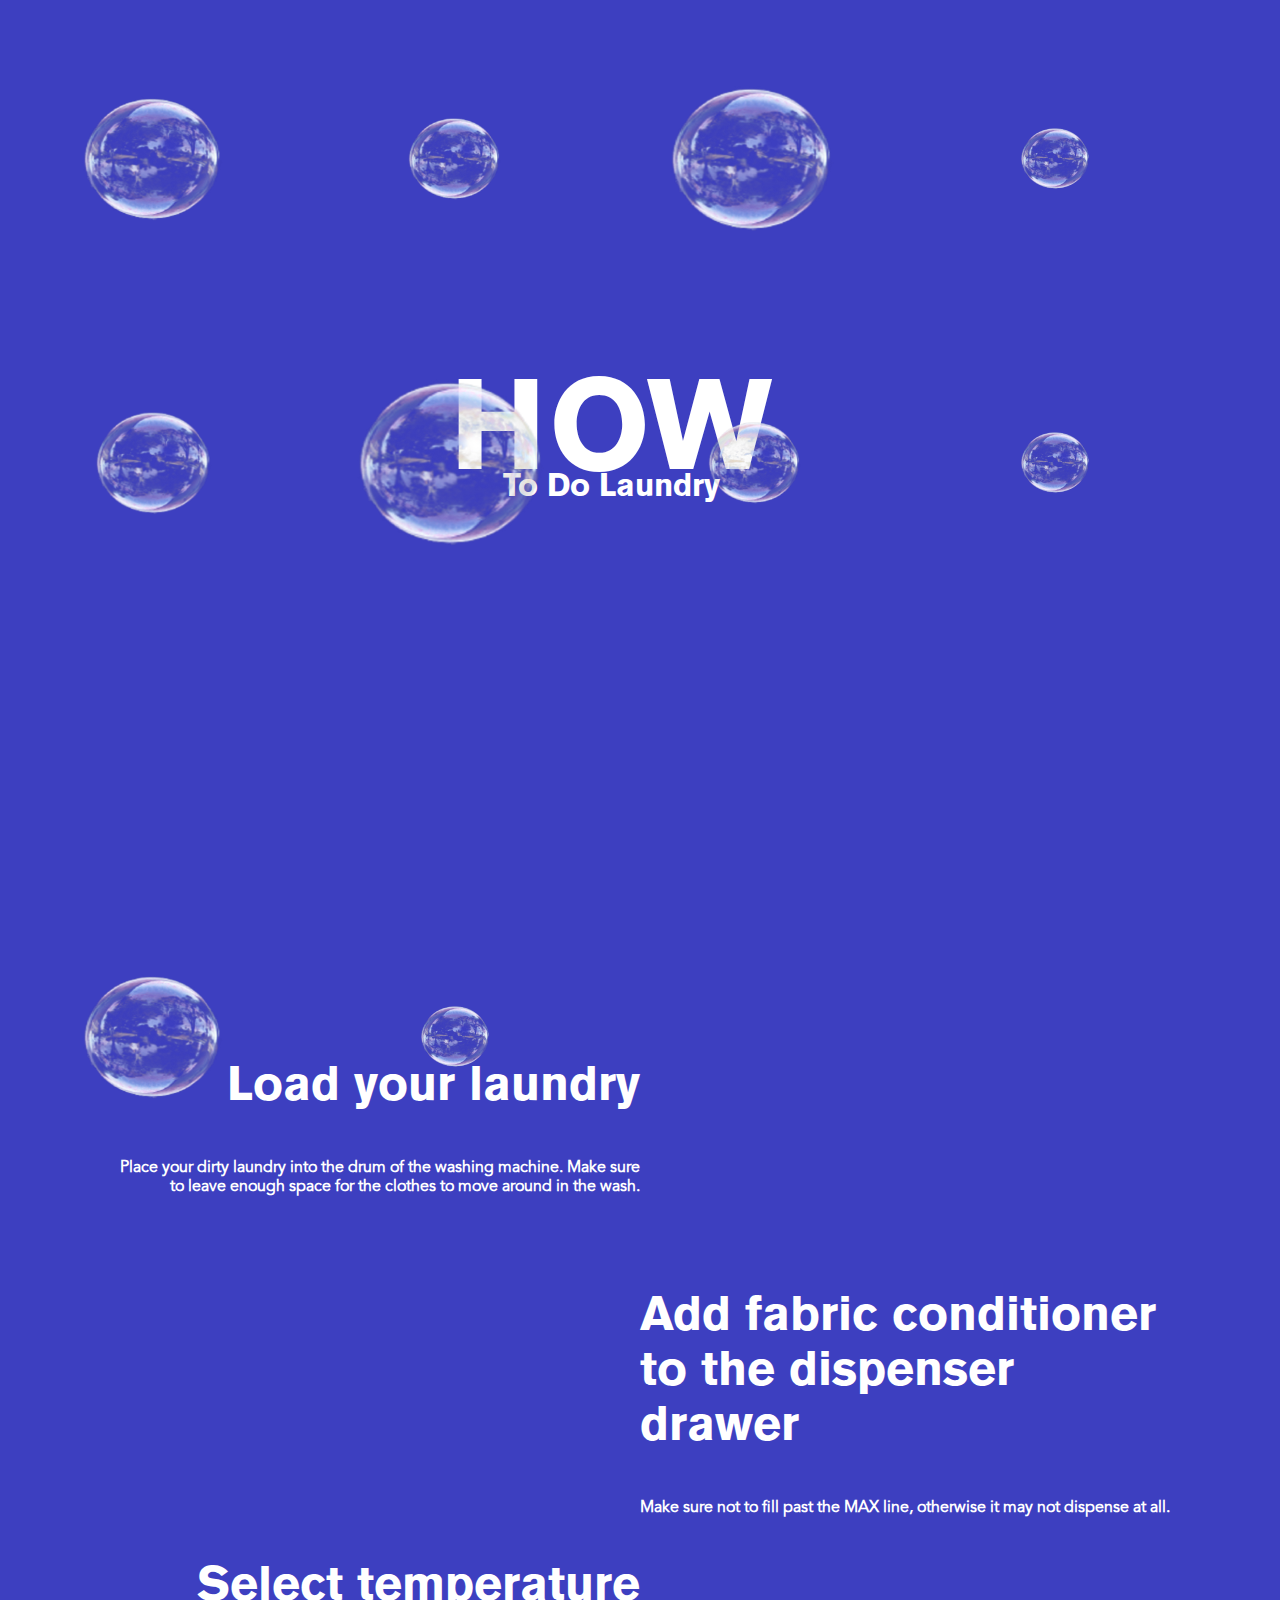
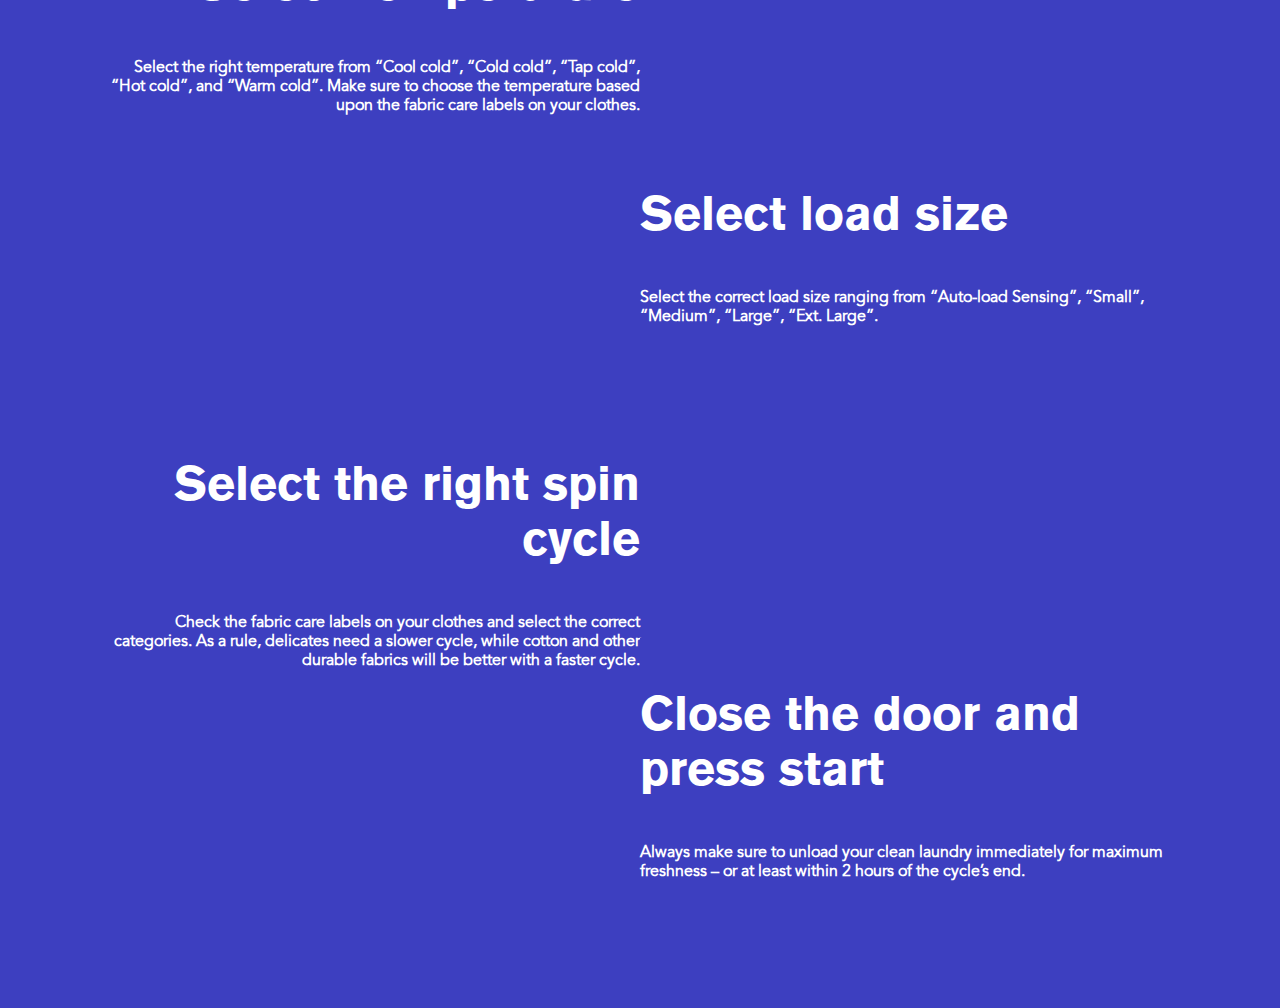
==== studio/02/index.html @ 4c8c3d4e "New Core Interaction" ====
<!DOCTYPE html>
<html lang="en">
<head>
    <title>How to do Laundry?</title>
    <script src="js/inview.min.js"></script>
    <script src="js/main.js"></script>
    <link rel="stylesheet" href="css/style.css">
</head>
<body>
    <!-- <img src="assets/bubble.png" width="100px" height="100px" class="bubble"> -->
    <div id="firstcontainer">
    <div id="title">
        <h1>HOW</h1>
        <h2>To Do Laundry</h2>
    </div>
    </div>
    <div class="bodytext">
    <div class="steps-1">
        <h3>Load your laundry</h3>
        <img src="assets/step-1.jpg" width="200" height="200" id="popup">
        <h4>Place your dirty laundry into the drum of the washing machine. Make sure to leave enough space for the clothes to move around in the wash.</h4>
    </div>
    <div class="steps-2">
        <h3>Add fabric conditioner to the dispenser drawer</h3>
        <h4>Make sure not to fill past the MAX line, otherwise it may not dispense at all.</h4>
    </div>
    <div class="steps-1">
        <h3>Select temperature</h3>
        <h4>Select the right temperature from “Cool cold”, “Cold cold”, “Tap cold”, “Hot cold”, and “Warm cold”. Make sure to choose the temperature based upon the fabric care labels on your clothes.</h4>
    </div>
    <div class="steps-2">
        <h3>Select load size</h3>
        <h4>Select the correct load size ranging from “Auto-load Sensing”, “Small”, “Medium”, “Large”, “Ext. Large”.</h4>
    </div>
    <div class="steps-1">
        <h3>Select the right spin cycle</h3>
        <h4>Check the fabric care labels on your clothes and select the correct categories. As a rule, delicates need a slower cycle, while cotton and other durable fabrics will be better with a faster cycle. </h4>
    </div>
    <div class="steps-2">
        <h3>Close the door and press start</h3>
        <h4>Always make sure to unload your clean laundry immediately for maximum freshness – or at least within 2 hours of the cycle’s end.</h4>
    </div>
    </div>
</body>
<script src="js/main.js"></script>
</html>
---- studio/02/css/style.css ----
html{
    scroll-behavior: smooth;
}

@font-face {
    font-family: "Akzidenz";
    src: url("../assets/akzidenz.otf") format("opentype");
}

@font-face {
font-family: "Avenir";
src: url("../assets/avenir.otf") format("opentype");
}

.bodytext{
    display:grid;
    grid-template-columns: 25% 25% 25% 25%;
    grid-template-rows: 500px 500px 500px;
    margin: 100px;
}
/* div:nth-child(even){
    background-color: antiquewhite;
} */
*{
    background-color: rgb(61, 63, 192);
    color:white;
}
body{
    font-family: "Akzidenz";
}
#title{
    grid-column-start: 1;
    grid-column-end: 5;
    position: absolute;
    top: 50%;
    left: 50%;
    margin-top: -100px;
    margin-left: -190px;
}
h1{
    font-size: 8em;
    margin: 0px;
    display: flex;
    justify-content: center;
    margin-block-end: -0.26em;
}
h2{
    font-size: 2em;
    margin: 0px;
    display: flex;
    justify-content: center;
}
.steps-1{
    grid-column-start: 1;
    grid-column-end: 3;
    text-align: right;
}
.steps-2{
    grid-column-start: 3;
    grid-column-end: 5;
    margin-top: 230px;
    grid-template-columns: 50% 50%;
}
h3{
    font-size: 3em;
    transition: color 2s ease-in-out;
}
h4{
    font-family: "Avenir";
    grid-column-start: 1;
    grid-column-end: 2;
    transition: color 2s ease-in-out;
}
#firstcontainer{
    width: 100vw;
    height: 100vh;
}

#popup{
    display:none;
}
.steps-1:hover #popup{
    position:absolute;
    display:block;
    margin-left: 750px;
    margin-top: -90px;
}
 /*mobile layout*/
 @media not all and (hover), (max-width: 700px) {
     h3{
         font-size: 2.5em;
     }
     h4{
         font-size: 0.7em;
     }
    .steps-1{
        grid-column-start: 1;
        grid-column-end: 4;
        text-align: left;
    }
    .steps-2{
        margin-top: 10px;
        grid-column-start: 2;
        grid-column-end: 5;
 }
 }


/* KEYFRAMES */

@keyframes animateBubble {
    0% {
        margin-top: 1000px;
    }
    100% {
        margin-top: -100%;
    }
}

@keyframes sideWays { 
    0% { 
        margin-left:0px;
    }
    100% { 
        margin-left:50px;
    }
}

/* ANIMATIONS */

.x1 {
	animation: animateBubble 25s linear infinite, sideWays 2s ease-in-out infinite alternate;
	
	left: -5%;
	top: 5%;
	
	transform: scale(0.6);
}

.x2 {
	animation: animateBubble 20s linear infinite, sideWays 4s ease-in-out infinite alternate;
	
	left: 5%;
	top: 80%;
	transform: scale(0.4);
}

.x3 {
	animation: animateBubble 28s linear infinite, sideWays 2s ease-in-out infinite alternate;
	
	left: 10%;
	top: 40%;
	
	transform: scale(0.7);
}

.x4 {

	animation: animateBubble 22s linear infinite, sideWays 3s ease-in-out infinite alternate;
	
	left: 20%;
	top: 0;
	transform: scale(0.3);
}

.x5 {
	animation: animateBubble 29s linear infinite, sideWays 4s ease-in-out infinite alternate;
	
	left: 30%;
	top: 50%;
	
	transform: scale(0.5);
}

.x6 {

	animation: animateBubble 21s linear infinite, sideWays 2s ease-in-out infinite alternate;
	left: 50%;
	top: 0;
	transform: scale(0.8);
}

.x7 {
	animation: animateBubble 20s linear infinite, sideWays 2s ease-in-out infinite alternate;
	left: 65%;
	top: 70%;
	transform: scale(0.4);
}

.x8 {

	animation: animateBubble 22s linear infinite, sideWays 3s ease-in-out infinite alternate;
	
	left: 80%;
	top: 10%;
	transform: scale(0.3);
}

.x9 {
	animation: animateBubble 29s linear infinite, sideWays 4s ease-in-out infinite alternate;
	left: 20vw;
	top: 50vh;
	transform: scale(0.6);
}

.x10 {
	animation: animateBubble 26s linear infinite, sideWays 2s, ease-in-out, infinite, alternate;	
	left: 80%;
	margin-top: 30vh;
	transform: scale(0.3);
}
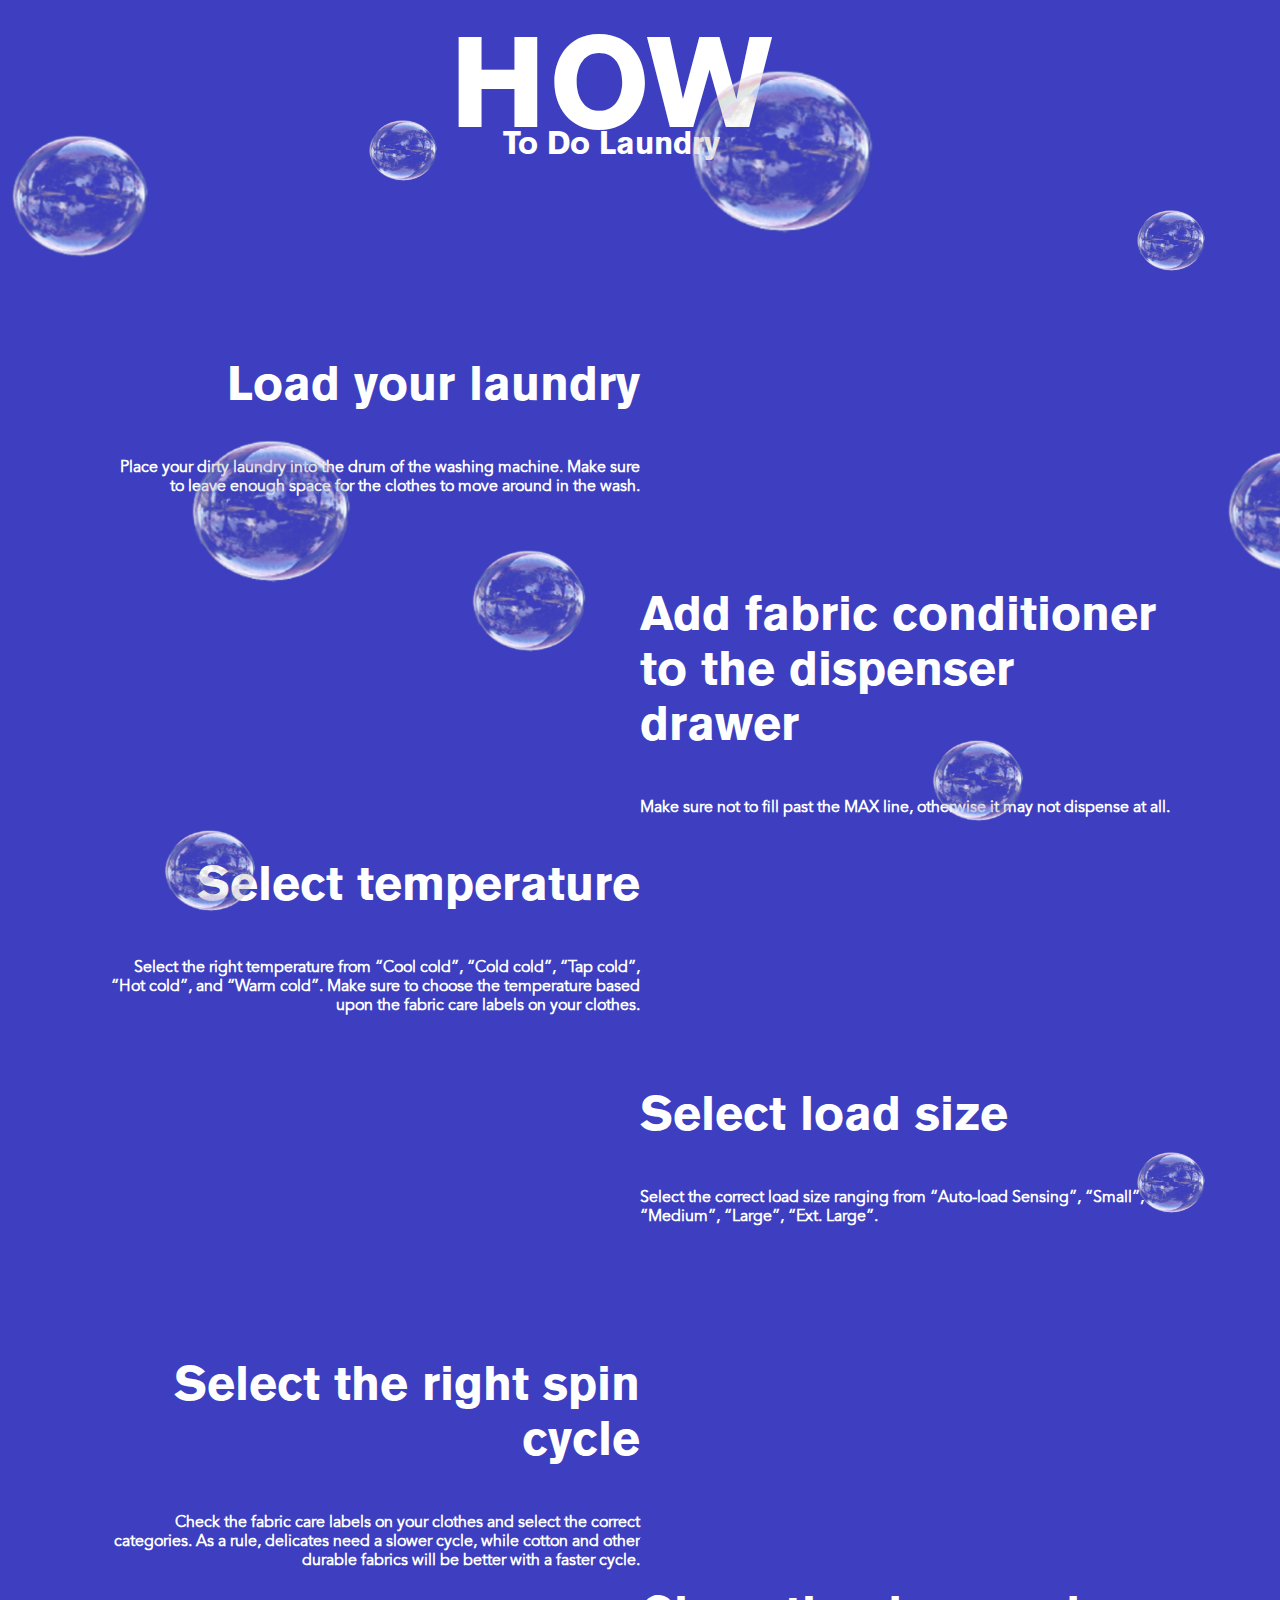
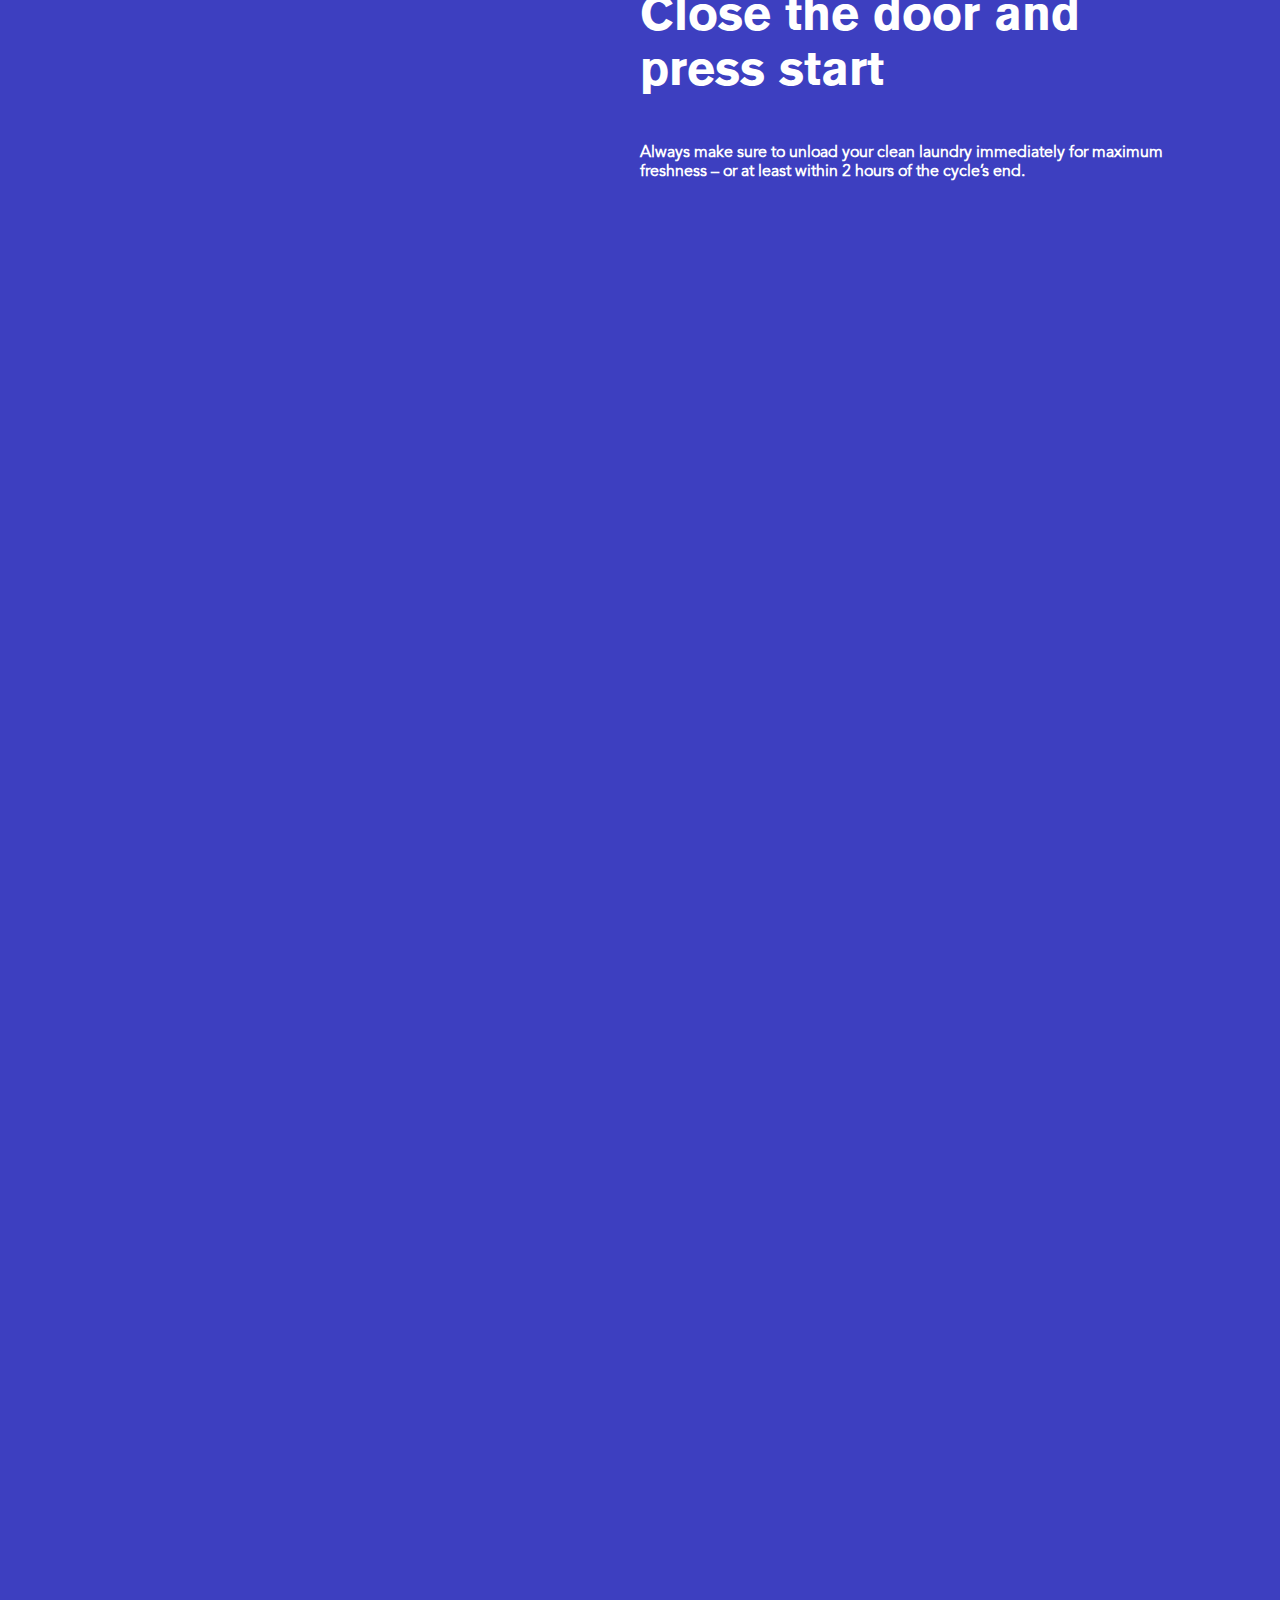
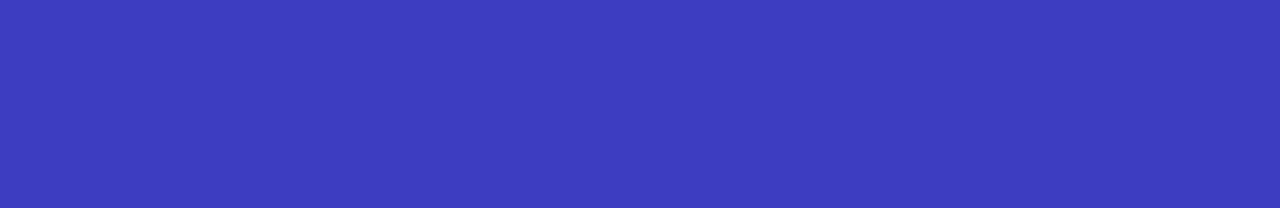
==== commit 1ca4efba: "Add bubbles" ====
--- a/studio/02/index.html
+++ b/studio/02/index.html
@@ -17,7 +17,6 @@
     <div class="bodytext">
     <div class="steps-1">
         <h3>Load your laundry</h3>
-        <img src="assets/step-1.jpg" width="200" height="200" id="popup">
         <h4>Place your dirty laundry into the drum of the washing machine. Make sure to leave enough space for the clothes to move around in the wash.</h4>
     </div>
     <div class="steps-2">
--- a/studio/02/css/style.css
+++ b/studio/02/css/style.css
@@ -15,7 +15,7 @@
 .bodytext{
     display:grid;
     grid-template-columns: 25% 25% 25% 25%;
-    grid-template-rows: 500px 500px 500px;
+    grid-template-rows: 500px 500px 500px 500px 500px 500px;
     margin: 100px;
 }
 /* div:nth-child(even){
@@ -32,15 +32,13 @@
     grid-column-start: 1;
     grid-column-end: 5;
     position: absolute;
-    top: 50%;
     left: 50%;
-    margin-top: -100px;
+    margin-top: 0px;
     margin-left: -190px;
 }
 h1{
     font-size: 8em;
     margin: 0px;
-    display: flex;
     justify-content: center;
     margin-block-end: -0.26em;
 }
@@ -73,17 +71,9 @@
 }
 #firstcontainer{
     width: 100vw;
-    height: 100vh;
-}
-
-#popup{
-    display:none;
-}
-.steps-1:hover #popup{
-    position:absolute;
-    display:block;
-    margin-left: 750px;
-    margin-top: -90px;
+    height: 200px;
+    
+
 }
  /*mobile layout*/
  @media not all and (hover), (max-width: 700px) {
@@ -99,7 +89,7 @@
         text-align: left;
     }
     .steps-2{
-        margin-top: 10px;
+        margin-top: 0px;
         grid-column-start: 2;
         grid-column-end: 5;
  }
@@ -133,7 +123,7 @@
 	
 	left: -5%;
 	top: 5%;
-	
+	position: fixed;
 	transform: scale(0.6);
 }
 
@@ -141,7 +131,8 @@
 	animation: animateBubble 20s linear infinite, sideWays 4s ease-in-out infinite alternate;
 	
 	left: 5%;
-	top: 80%;
+    top: 80%;
+    position: fixed;
 	transform: scale(0.4);
 }
 
@@ -150,7 +141,7 @@
 	
 	left: 10%;
 	top: 40%;
-	
+	position: fixed;
 	transform: scale(0.7);
 }
 
@@ -159,7 +150,8 @@
 	animation: animateBubble 22s linear infinite, sideWays 3s ease-in-out infinite alternate;
 	
 	left: 20%;
-	top: 0;
+    top: 0;
+    position: fixed;
 	transform: scale(0.3);
 }
 
@@ -168,7 +160,7 @@
 	
 	left: 30%;
 	top: 50%;
-	
+	position: fixed;
 	transform: scale(0.5);
 }
 
@@ -176,14 +168,16 @@
 
 	animation: animateBubble 21s linear infinite, sideWays 2s ease-in-out infinite alternate;
 	left: 50%;
-	top: 0;
+    top: 0;
+    position: fixed;
 	transform: scale(0.8);
 }
 
 .x7 {
 	animation: animateBubble 20s linear infinite, sideWays 2s ease-in-out infinite alternate;
 	left: 65%;
-	top: 70%;
+    top: 70%;
+    position: fixed;
 	transform: scale(0.4);
 }
 
@@ -192,21 +186,24 @@
 	animation: animateBubble 22s linear infinite, sideWays 3s ease-in-out infinite alternate;
 	
 	left: 80%;
-	top: 10%;
+    top: 10%;
+    position: fixed;
 	transform: scale(0.3);
 }
 
 .x9 {
 	animation: animateBubble 29s linear infinite, sideWays 4s ease-in-out infinite alternate;
-	left: 20vw;
-	top: 50vh;
+	left: 90%;
+    top: 40%;
+    position: fixed;
 	transform: scale(0.6);
 }
 
 .x10 {
 	animation: animateBubble 26s linear infinite, sideWays 2s, ease-in-out, infinite, alternate;	
 	left: 80%;
-	margin-top: 30vh;
+    margin-top: 80%;
+    position: fixed;
 	transform: scale(0.3);
 }
 
